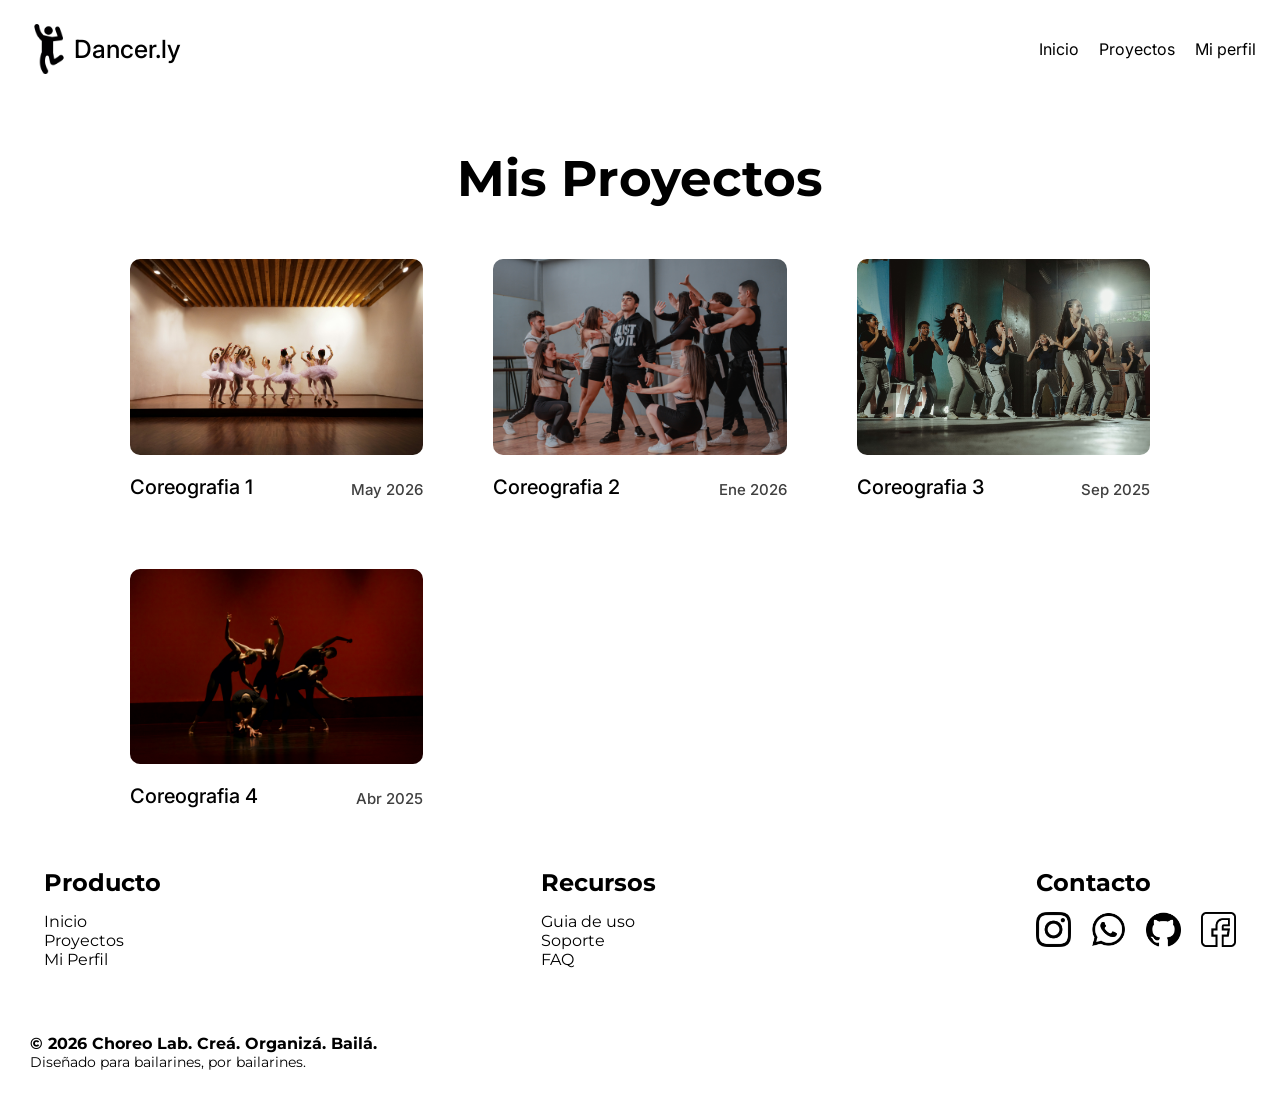
==== pages/proyectos.html @ 27127337 "primer commit, modales terminados" ====
<!DOCTYPE html>
<html lang="es">
    <head>
        <meta charset="UTF-8">
        <meta name="viewport" content="width=device-width, initial-scale=1.0">
        <link rel="shortcut icon" href="../assets/favicon.ico" type="image/x-icon">
        <link rel="preconnect" href="https://fonts.googleapis.com">
        <link rel="preconnect" href="https://fonts.gstatic.com" crossorigin>
        <link href="https://fonts.googleapis.com/css2?family=Inter:opsz,wght@14..32,500&family=Montserrat:wght@500&display=swap" rel="stylesheet">
        <link rel="stylesheet" href="../css/reset.css">
        <link rel="stylesheet" href="../css/variables.css">
        <link rel="stylesheet" href="../css/style.css">
        <title>Mis Proyectos</title>
    </head>
    <body>
        <header class="header">
            <nav class="navbar" aria-label="Navegación principal">
                <a href="inicio.html" class="nav__logo">
                    <img src="../assets/hombre-bailando.png" alt="hombre-bailando">
                    <span>Dancer.ly</span>
                </a>
                <ul class="nav__links">
                    <li><a href="inicio.html">Inicio</a></li>
                    <li><a href="proyectos.html">Proyectos</a></li>
                    <li><a href="mi-perfil.html">Mi perfil</a></li>
                </ul>
            </nav>
        </header>
        <main class="main">
            <section class="projects">
                <h1 class="project__title">Mis Proyectos</h1>
                <div class="projects-grid">
                    <a href="#" class="project-card">
                        <img src="../assets/francesco-tommasini-lxgaErpLQN8-unsplash.jpg" alt="ballet" class="project-card__image">
                        <div class="project-card__info">
                            <h2 class="project-card__title">Coreografia 1</h2>
                            <h3 class="project-card__date" >May 2026</h3>
                        </div>
                    </a>
                    <a href="#" class="project-card">
                        <img class="project-card__image" src="../assets/miguel-angel-hernandez-Nwc-Z3_aEvw-unsplash.jpg" alt="singer" class="project-card__image">
                        <div class="project-card__info">
                            <h2 class="project-card__title">Coreografia 2</h2>
                            <h3 class="project-card__date">Ene 2026</h3>
                        </div>
                    </a>
                    <a href="#" class="project-card">
                        <img src="../assets/rainier-ridao-GRDpPpKczdY-unsplash.jpg" alt="crew" class="project-card__image">
                        <div class="project-card__info">
                            <h2 class="project-card__title">Coreografia 3</h2>
                            <h3 class="project-card__date">Sep 2025</h3>
                        </div>
                    </a>
                    <a href="#" class="project-card">
                        <img src="../assets/samantha-weisburg-hFTcxZFsG6g-unsplash.jpg" alt="performance" class="project-card__image">
                        <div class="project-card__info">
                            <h2 class="project-card__title">Coreografia 4</h2>
                            <h3 class="project-card__date">Abr 2025</h3>
                        </div>
                    </a>
                </div>    
            </section>
        </main>
        <footer class="footer">
            <div class="footer__content">
                <section class="footer__products">
                <h2>Producto</h2>
                <ul>
                    <li><a href="inicio.html">Inicio</a></li>
                    <li><a href="proyectos.html">Proyectos</a></li>
                    <li><a href="mi-perfil.html">Mi Perfil</a></li>
                </ul>
                </section>
                <section class="footer__resources">
                    <h2>Recursos</h2>
                    <ul>
                        <li><a href="guia-uso.html">Guia de uso</a></li>
                        <li><a href="#">Soporte</a></li>
                        <li><a href="#">FAQ</a></li>
                    </ul>
                </section>
                <section class="footer__contact">
                    <h2>Contacto</h2>
                    <div class="footer__rrss">
                        <a href="https://www.instagram.com/ggreco.r/">
                            <img src="../assets/instagram.png" alt="instagram">
                        </a>
                        <a href="wa.link/zfld8z">
                            <img src="../assets/whatsapp.png" alt="whatsapp">
                        </a>
                        <a href="#">
                            <img src="../assets/github.png" alt="github">
                        </a>
                        <a href="#">
                            <img src="../assets/facebook.png" alt="facebook">
                        </a>
                    </div>
                </section>
            </div>
            <div class="footer__info">
                <h3 class="footer__title">© 2026 Choreo Lab. Creá. Organizá. Bailá.</h3>
                <p class="footer__text">Diseñado para bailarines, por bailarines.</p>
            </div>
        </footer>
        <script src="../js/app.js"></script>
    </body>
</html>
---- css/variables.css ----
:root {

/* Colores */

    --color-base: #ffffff;
    --color-text: #000000;
    --color-text-muted: #3f3f3f;
    --color-border: #c5c5c5;
    --color-second: #00488A;

/* Fuentes */

    --font-primary: "Montserrat", sans-serif;
    --font-nav: "Inter", sans-serif;

    --weight-bold: ;
    --weight-normal: 500;

/* Bordes */
    --radius-sm: ;
    --radius-md: ;
    --radius-full: ;

/* Tamaños */

    --text-xxs: 12px;
    --text-xs: 14px;
    --text-s: 15px;
    --text-m: 20px;
    --text-l: 25px;
    --text-xl: 50px;
    


}
---- css/style.css ----
body{
    background-color: var(--color-base);
    color: var(--color-text);
    font-family: var(--font-primary);
}


/* HEADER */



/* NAV */
.navbar{
    padding: 24px;
    font-family: var(--font-nav);
    display: flex;
    justify-content: space-between;
    align-items: center;
}

.nav__links{
    display: flex;
    gap: 20px;
}

.nav__link{
    display: inline-block;
    transition: transform 0.3s ease;
}

.nav__link:hover {
    transform: scale(1.1);
}


.nav__logo{
    display: flex;
    align-items: center;
    font-size: var(--text-l);
    font-weight: 500;
    img{
        width: 50px;
    }
}

/* MAIN */

.main--hero{
    display: flex;
    justify-content: center;
    align-items: center;
    padding: 64px 120px;
    min-height: 100vh;
}

.main{
    padding: 30px 0px;
}

.hero{
    display: flex;
    flex-direction: column;
    align-items: center;
    justify-content: center;
    gap: 48px;
}

.hero__texts{
    display: flex;
    flex-direction: column;
    justify-content: center;
    align-items: center;
    gap: 20px;
}

.hero__title{
    font-size: var(--text-xl);
}

.hero__subtitle{
    font-size: var(--text-m);
    color: var(--color-text-muted);
}

.hero__links{

    font-size: var(--text-s);
    padding: 20px;
    display: flex;
    gap: 20px;

}

.hero__link{
    cursor: pointer;
    padding: 10px 20px;
    border-radius: 8px;
    border-style: solid;
}

.hero__link--primary{
    background-color: var(--color-text);
    color: var(--color-base);
    border-color: var(--color-text);
    transition: background-color 0.4s ease,
                color 0.4s ease,
                border-color 0.4s ease
}

.hero__link--primary:hover{
    background-color: var(--color-base);
    color: var(--color-text);
    border-color: var(--color-border);
}

.hero__link--secondary{
    background-color: var(--color-base);
    color: var(--color-text);
    border-color: var(--color-border);
    transition: background-color 0.4s ease,
                color 0.4s ease,
                border-color 0.4s ease
}

.hero__link--secondary:hover{
    background-color: var(--color-text);
    color: var(--color-base);
    border-color: var(--color-text);
}

/*            PAGINA        PROYECTOS           */

.projects{
    display: flex;
    flex-direction: column;
    align-items: center;
    gap: 20px;
}

.project__title{
    padding: 20px;
    font-family: var(--font-primary);
    font-size: var(--text-xl);
}

.projects-grid{
    padding: 0px 120px;
    display: grid;
    grid-template-columns: repeat(3,1fr);
    gap: 50px;
}


/* CARDS */


.project-card{
    font-family: var(--font-nav);
}

.project-card__image{
    padding: 10px;
    border-radius: 20px;
}

.project-card__info{
    display: flex;
    justify-content: space-between;
    align-items: end;
    padding: 10px;
}

.project-card__title{
    font-size: var(--text-m);
    font-weight: var(--weight-normal);
}

.project-card__date{
    font-size: var(--text-s);
    color: var(--color-text-muted);
    font-weight: var(--weight-normal);
}


/* FOOTER */

.footer{
    display: flex;
    flex-direction: column;
}

.footer__content{
    padding: 20px 44px;
    display: flex;
    justify-content: space-between;
}

.footer__products{
    display: flex;
    flex-direction: column;
    gap: 15px;
}

.footer__resources{
    display: flex;
    flex-direction: column;
    gap: 15px;
}
.footer__contact{
    display: flex;
    flex-direction: column;
    gap: 15px;
}
.footer__info{
    font-size: var(--text-xs);
    padding: 44px 30px;
}

.footer__rrss{
    display: flex;
    gap: 20px;
    a{
        img{
            width: 35px;
        }
    }
}


/* MODAL */

.modal-overlay{
    display: none;
}

.modal-overlay.active{
    display: flex;
    justify-content: center;
    align-items: center;
    position: fixed;
    top: 0;
    left: 0;
    width: 100%;
    height: 100%;
    background-color: rgba(0, 0, 0, 0.5);
    z-index: 100;
}

.modal{
    display: flex;
    flex-direction: column;
    align-items: center;
    width: 40%;
    gap: 10px;
    background-color: var(--color-base);
    border-radius: 5px;
    padding: 20px;
}

.modal__close{
    color: var(--color-text);
    font-size: var(--text-s);
    border-style: none;
    background-color: var(--color-base);
    cursor: pointer;
    align-self: flex-end;
}

.modal__form{
    display: flex;
    flex-direction: column;
    width: 100%;
    gap: 10px;
    }

.form__submit{
    border-radius: 30px;
    padding: 8px;
    background-color: var(--color-text);
    color: var(--color-base);
    border-style: solid;
    border-width: 1px;
}

.form__forget{
    align-self: flex-end;
    font-size: var(--text-xs);
    color: var(--color-second);
}

.form__forget:hover{
    text-decoration: underline;
}

.modal__continue{
    width: 100%;
    padding: 8px;
    display: flex;
    align-items: center;
    justify-content: center;
    gap: 10px;
    border-radius: 30px;
    background-color: var(--color-base);
    border-style: solid;
    border-width: 1px;
    img{
        width: 20px;
    }
}

.modal__registered{
    font-size: var(--text-xs);
}

.modal__registered--link{
    color: var(--color-second);
}

.modal__registered--link:hover{
    text-decoration: underline;
}

.modal__legal{
    font-size: var(--text-xxs);
    text-align: center;
}
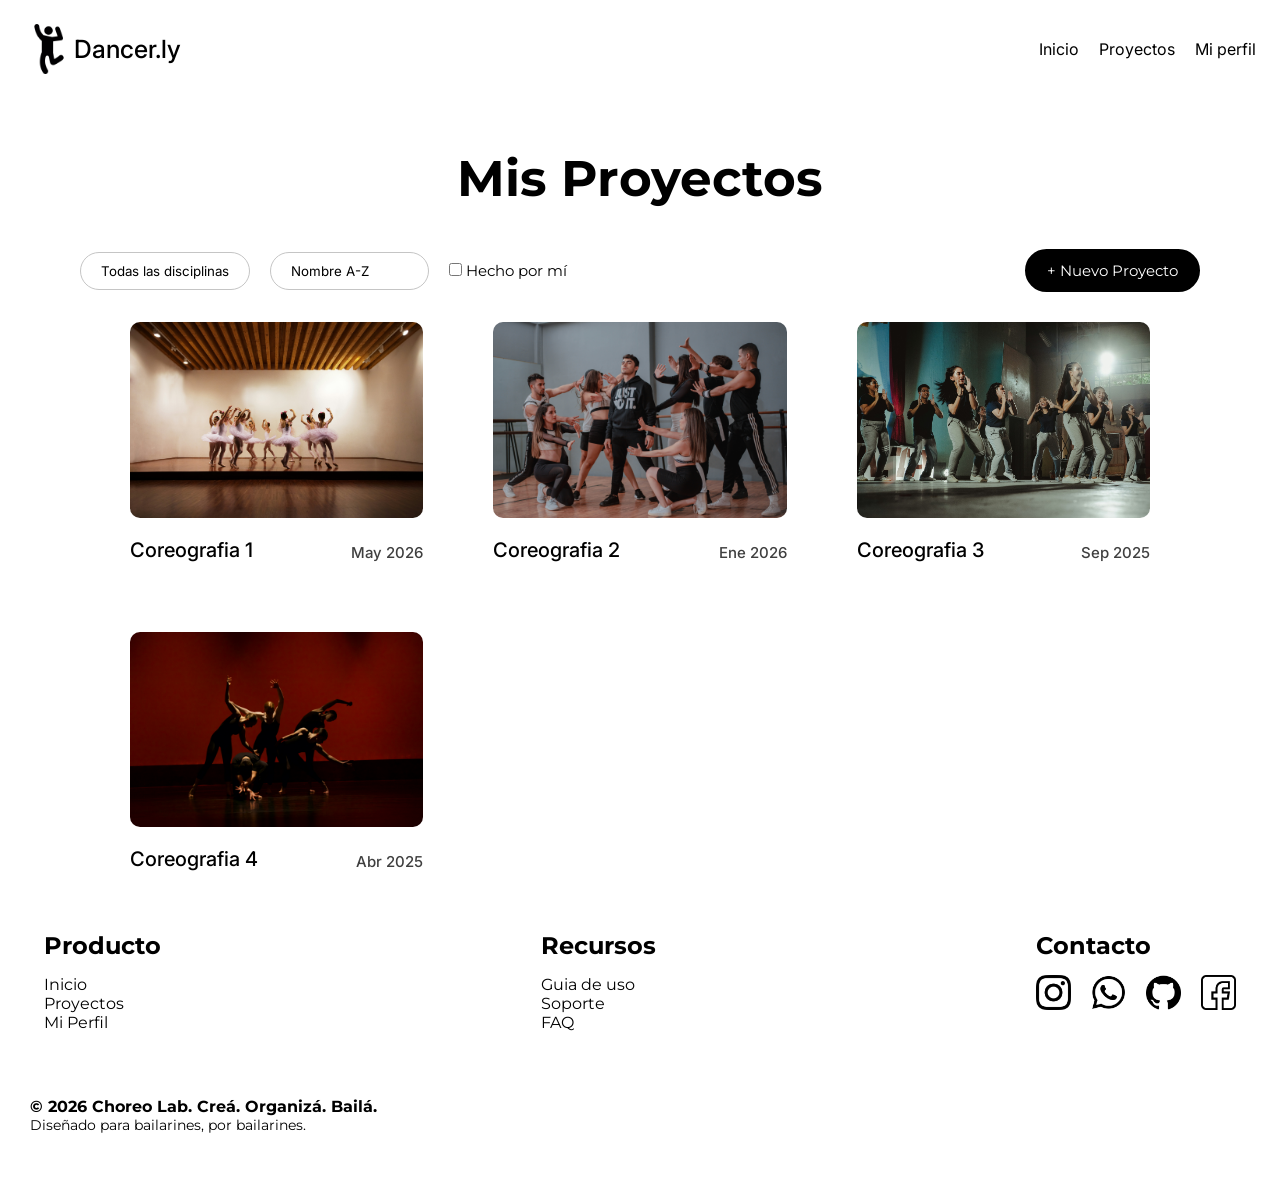
==== commit 84a4bb8f: "filtros de proyectos" ====
--- a/pages/proyectos.html
+++ b/pages/proyectos.html
@@ -29,6 +29,27 @@
         <main class="main">
             <section class="projects">
                 <h1 class="project__title">Mis Proyectos</h1>
+                <div class="projects-toolbar">         
+                    <div class="projects-toolbar__filters">  
+                        <select class="projects-toolbar__filter" name="discipline" id="discipline-filter">
+                            <option value="">Todas las disciplinas</option>
+                            <option value="hip-hop">Hip Hop</option>
+                            <option value="jazz">Jazz</option>
+                            <option value="contemporaneo">Contemporáneo</option>  
+                        </select>
+                        <select class="projects-toolbar__filter" name="sort" id="sort-filter">
+                            <option value="name-ascending">Nombre A-Z</option>
+                            <option value="name-descending">Nombre Z-A</option> 
+                            <option value="date-descending">Fecha mas nueva</option>
+                            <option value="date-ascending">Fecha mas antigua</option>
+                        </select>
+                        <label class="projects-toolbar__checkbox">
+                            <input type="checkbox" id="by-me-filters" name="by-me">
+                            Hecho por mí
+                        </label>
+                    </div>
+                    <button class="projects-toolbar__new">+ Nuevo Proyecto</button>
+                </div>
                 <div class="projects-grid">
                     <a href="#" class="project-card">
                         <img src="../assets/francesco-tommasini-lxgaErpLQN8-unsplash.jpg" alt="ballet" class="project-card__image">
--- a/css/style.css
+++ b/css/style.css
@@ -143,6 +143,48 @@
     font-size: var(--text-xl);
 }
 
+.projects-toolbar{
+    width: 100%;
+    padding: 0px 80px;
+    display: flex;
+    justify-content: space-between;
+}
+
+.projects-toolbar__filters{
+    display: flex;
+    gap: 20px;
+    align-items: center;
+    font-size: var(--text-s);
+}
+
+
+.projects-toolbar__filter{
+    padding: 10px 20px;
+    font-family: var(--font-nav);
+    background-color: var(--color-base);
+    border-style: solid;
+    border-color: var(--color-border);
+    border-radius: 25px;
+    appearance: none;
+}
+
+input[type="checkbox"] {
+    accent-color: var(--color-text-muted);
+}
+
+.projects-toolbar__new{
+    padding: 10px 20px;
+    cursor: pointer;
+    font-size: var(--text-s);
+    border-radius: 25px;
+    border-style: solid;
+    background-color: var(--color-text);
+    color: var(--color-base);
+    border-color: var(--color-text);
+}
+
+
+
 .projects-grid{
     padding: 0px 120px;
     display: grid;
@@ -269,11 +311,25 @@
 .modal__form{
     display: flex;
     flex-direction: column;
-    width: 100%;
-    gap: 10px;
+    gap: 10px;
+    width: 100%;
     }
 
+.form__info{
+    display: flex;
+    gap: 10px;
+
+}
+
+.form__side{
+    display: flex;
+    flex-direction: column;
+    width: 50%;
+    gap: 10px;
+}
+
 .form__submit{
+    width: 100%;
     border-radius: 30px;
     padding: 8px;
     background-color: var(--color-text);
